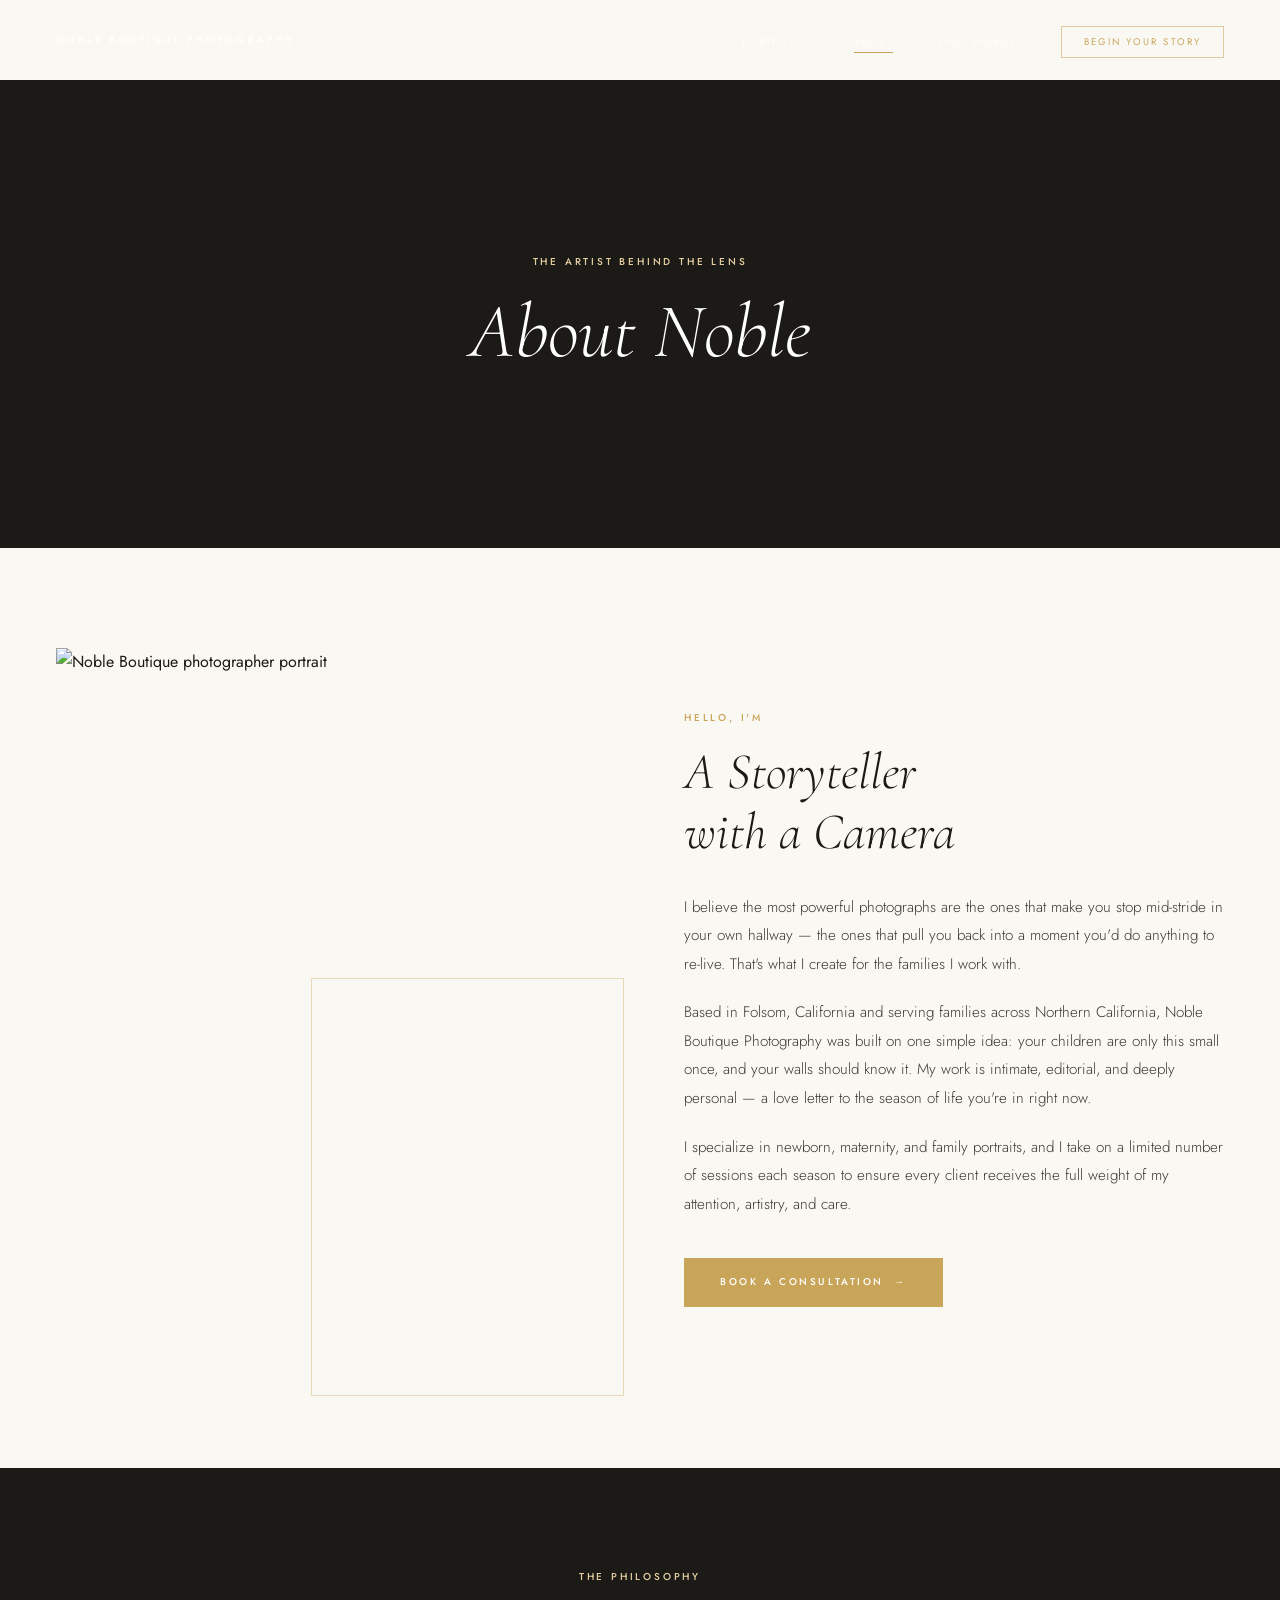
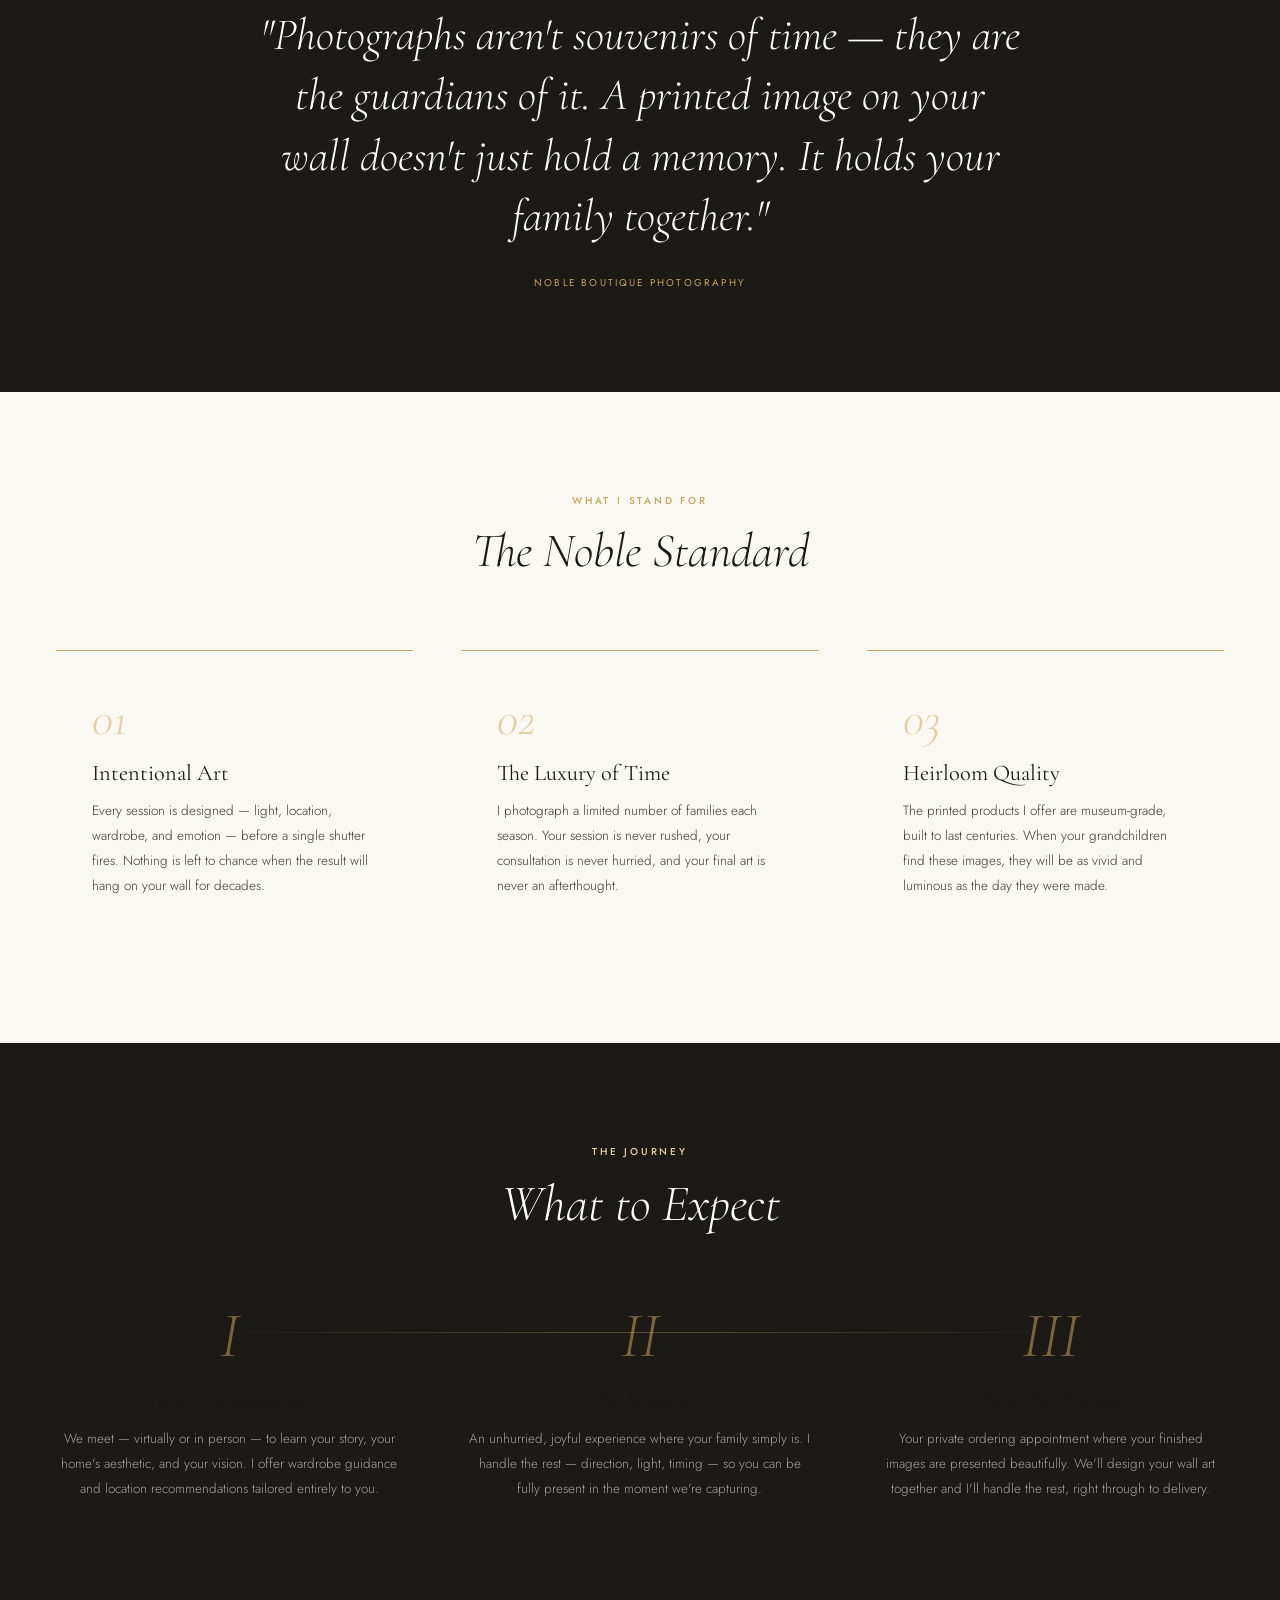
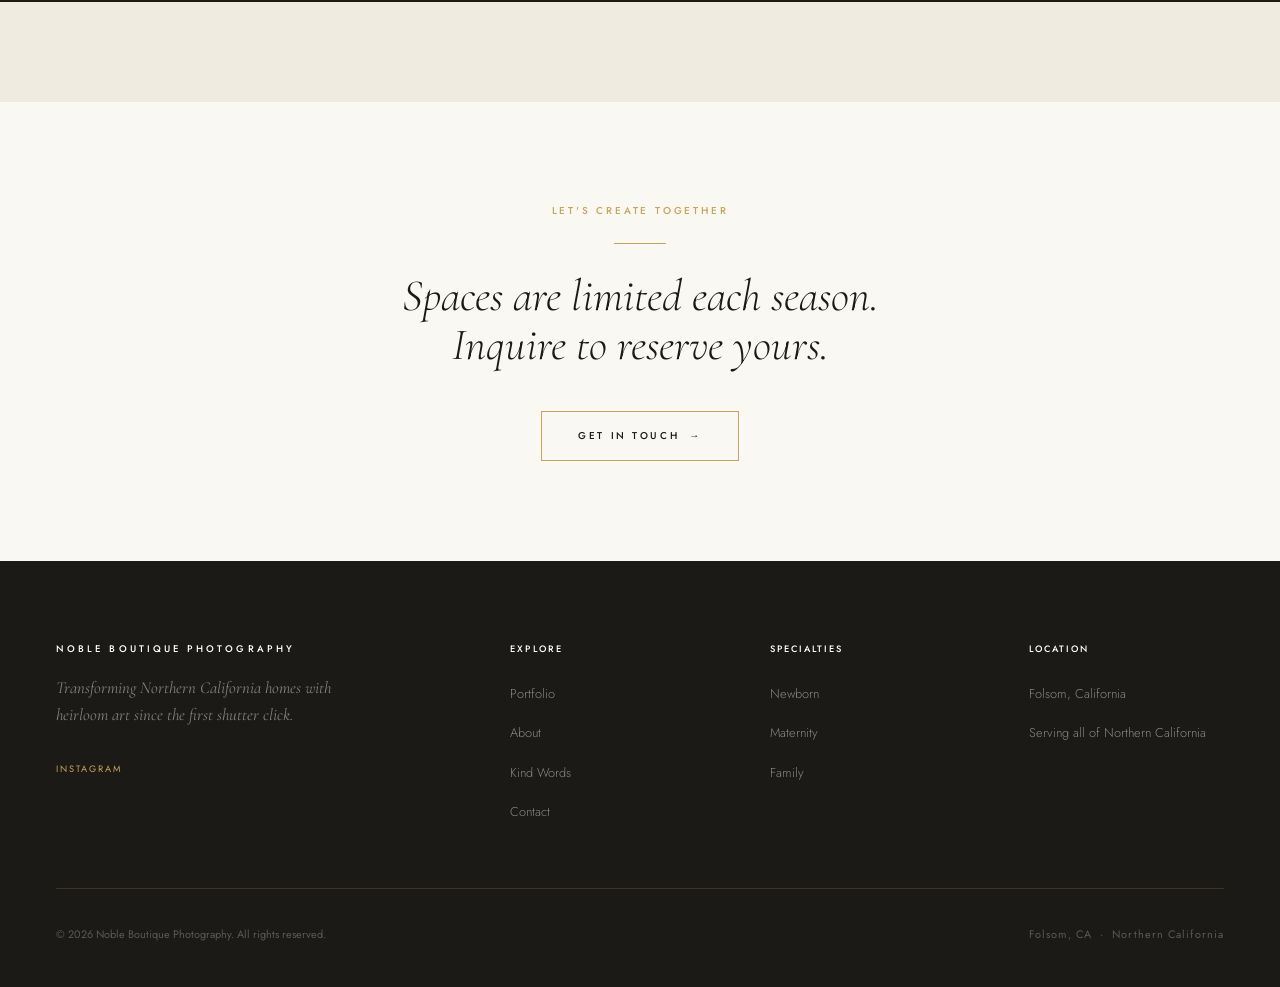
==== about.html @ b3327f5d "Build Noble Boutique Photography website from scratch Full 5-page luxury photography website (cream " ====
<!DOCTYPE html>
<html lang="en">
<head>
  <meta charset="UTF-8" />
  <meta name="viewport" content="width=device-width, initial-scale=1.0" />
  <title>About — Noble Boutique Photography</title>
  <meta name="description" content="Meet the photographer behind Noble Boutique Photography. Heirloom family photography in Folsom, CA serving all of Northern California." />
  <link rel="stylesheet" href="css/styles.css" />
</head>
<body>

  <!-- ═══ NAVIGATION ═══════════════════════════════════════════ -->
  <nav class="nav nav--scrolled" id="nav">
    <div class="nav__inner">
      <a href="index.html" class="nav__logo">Noble Boutique Photography</a>
      <ul class="nav__links">
        <li><a href="gallery.html"      class="nav__link">Portfolio</a></li>
        <li><a href="about.html"        class="nav__link">About</a></li>
        <li><a href="testimonials.html" class="nav__link">Kind Words</a></li>
        <li><a href="contact.html"      class="nav__link nav__link--cta">Begin Your Story</a></li>
      </ul>
      <button class="nav__hamburger" aria-label="Open menu">
        <span></span><span></span><span></span>
      </button>
    </div>
  </nav>

  <!-- ═══ MOBILE MENU ══════════════════════════════════════════ -->
  <div class="mobile-menu" id="mobileMenu">
    <span class="mobile-menu__close">Close</span>
    <ul class="mobile-menu__links">
      <li><a href="gallery.html"      class="mobile-menu__link">Portfolio</a></li>
      <li><a href="about.html"        class="mobile-menu__link">About</a></li>
      <li><a href="testimonials.html" class="mobile-menu__link">Kind Words</a></li>
      <li><a href="contact.html"      class="mobile-menu__link">Contact</a></li>
    </ul>
  </div>

  <!-- ═══ PAGE HERO ════════════════════════════════════════════ -->
  <header class="page-hero" style="margin-top: var(--nav-h);">
    <div class="page-hero__bg" style="background-image: url('https://picsum.photos/seed/noble-abouthero/1920/800');"></div>
    <div class="page-hero__content">
      <span class="eyebrow page-hero__eyebrow">The Artist Behind the Lens</span>
      <h1 class="page-hero__title">About Noble</h1>
    </div>
  </header>

  <!-- ═══ INTRO ════════════════════════════════════════════════ -->
  <section class="about-intro section">
    <div class="container">
      <div class="about-intro__inner">
        <div class="about-intro__image fade-in">
          <img
            src="https://picsum.photos/seed/noble-portrait/700/950"
            alt="Noble Boutique photographer portrait"
            class="about-intro__img"
            loading="lazy"
          />
          <div class="about-intro__image-accent"></div>
        </div>
        <div class="about-intro__content fade-up">
          <span class="eyebrow">Hello, I'm</span>
          <h2 class="about-intro__headline">A Storyteller<br>with a Camera</h2>
          <p class="about-intro__copy">
            I believe the most powerful photographs are the ones that make you stop mid-stride in
            your own hallway — the ones that pull you back into a moment you'd do anything to
            re-live. That's what I create for the families I work with.
          </p>
          <p class="about-intro__copy">
            Based in Folsom, California and serving families across Northern California, Noble
            Boutique Photography was built on one simple idea: your children are only this small
            once, and your walls should know it. My work is intimate, editorial, and deeply personal
            — a love letter to the season of life you're in right now.
          </p>
          <p class="about-intro__copy">
            I specialize in newborn, maternity, and family portraits, and I take on a limited number
            of sessions each season to ensure every client receives the full weight of my attention,
            artistry, and care.
          </p>
          <div style="margin-top:40px;">
            <a href="contact.html" class="btn btn--gold">Book a Consultation</a>
          </div>
        </div>
      </div>
    </div>
  </section>

  <!-- ═══ PHILOSOPHY QUOTE ══════════════════════════════════════ -->
  <section class="about-philosophy">
    <div class="container--narrow">
      <div class="fade-up">
        <span class="eyebrow" style="color:var(--gold-light);">The Philosophy</span>
        <blockquote class="about-philosophy__quote">
          "Photographs aren't souvenirs of time — they are the guardians of it.
          A printed image on your wall doesn't just hold a memory. It holds your family together."
        </blockquote>
        <p class="about-philosophy__attribution">Noble Boutique Photography</p>
      </div>
    </div>
  </section>

  <!-- ═══ VALUES ════════════════════════════════════════════════ -->
  <section class="about-values section">
    <div class="container">
      <div class="about-values__header fade-up">
        <span class="eyebrow">What I Stand For</span>
        <h2 class="about-values__title">The Noble Standard</h2>
      </div>
      <div class="values-grid stagger">
        <div class="value-card">
          <div class="value-card__number">01</div>
          <h3 class="value-card__title">Intentional Art</h3>
          <p class="value-card__copy">
            Every session is designed — light, location, wardrobe, and emotion — before a single
            shutter fires. Nothing is left to chance when the result will hang on your wall for
            decades.
          </p>
        </div>
        <div class="value-card">
          <div class="value-card__number">02</div>
          <h3 class="value-card__title">The Luxury of Time</h3>
          <p class="value-card__copy">
            I photograph a limited number of families each season. Your session is never rushed,
            your consultation is never hurried, and your final art is never an afterthought.
          </p>
        </div>
        <div class="value-card">
          <div class="value-card__number">03</div>
          <h3 class="value-card__title">Heirloom Quality</h3>
          <p class="value-card__copy">
            The printed products I offer are museum-grade, built to last centuries. When your
            grandchildren find these images, they will be as vivid and luminous as the day they
            were made.
          </p>
        </div>
      </div>
    </div>
  </section>

  <!-- ═══ WHAT TO EXPECT ════════════════════════════════════════ -->
  <section class="section" style="background: var(--cream-dark); padding-top: 0;">
    <div style="background: var(--charcoal); padding: var(--pad) 0; margin-bottom: 0;">
      <div class="container">
        <div class="fade-up" style="text-align:center; margin-bottom: 72px;">
          <span class="eyebrow" style="color:var(--gold-light);">The Journey</span>
          <h2 style="font-family:var(--font-serif); font-size:clamp(2rem,4vw,3.5rem); font-weight:300; font-style:italic; color:var(--white); margin-top:16px;">
            What to Expect
          </h2>
        </div>
        <div class="experience__steps stagger">
          <div class="step">
            <div class="step__number">I</div>
            <h3 class="step__title">Your Consultation</h3>
            <p class="step__copy">
              We meet — virtually or in person — to learn your story, your home's aesthetic, and
              your vision. I offer wardrobe guidance and location recommendations tailored entirely
              to you.
            </p>
          </div>
          <div class="step">
            <div class="step__number">II</div>
            <h3 class="step__title">The Session</h3>
            <p class="step__copy">
              An unhurried, joyful experience where your family simply is. I handle the rest —
              direction, light, timing — so you can be fully present in the moment we're capturing.
            </p>
          </div>
          <div class="step">
            <div class="step__number">III</div>
            <h3 class="step__title">Your Art Reveal</h3>
            <p class="step__copy">
              Your private ordering appointment where your finished images are presented beautifully.
              We'll design your wall art together and I'll handle the rest, right through to delivery.
            </p>
          </div>
        </div>
      </div>
    </div>
  </section>

  <!-- ═══ CTA ═══════════════════════════════════════════════════ -->
  <section class="testimonial-single section">
    <div class="container--narrow">
      <div class="fade-up" style="text-align:center;">
        <span class="eyebrow" style="margin-bottom:24px;">Let's Create Together</span>
        <div class="gold-rule"></div>
        <h2 style="font-family:var(--font-serif); font-size:clamp(1.8rem,3.5vw,2.8rem); font-weight:300; font-style:italic; margin:28px 0 40px; color:var(--charcoal);">
          Spaces are limited each season.<br>Inquire to reserve yours.
        </h2>
        <a href="contact.html" class="btn btn--outline">Get in Touch</a>
      </div>
    </div>
  </section>

  <!-- ═══ FOOTER ══════════════════════════════════════════════ -->
  <footer class="footer">
    <div class="container">
      <div class="footer__top">
        <div>
          <p class="footer__brand-name">Noble Boutique Photography</p>
          <p class="footer__tagline">Transforming Northern California homes with heirloom art since the first shutter click.</p>
          <div class="footer__social">
            <a href="https://instagram.com/nobleboutiquephotography" target="_blank" rel="noopener" class="footer__social-link">Instagram</a>
          </div>
        </div>
        <div>
          <p class="footer__col-title">Explore</p>
          <ul class="footer__links">
            <li><a href="gallery.html"      class="footer__link">Portfolio</a></li>
            <li><a href="about.html"        class="footer__link">About</a></li>
            <li><a href="testimonials.html" class="footer__link">Kind Words</a></li>
            <li><a href="contact.html"      class="footer__link">Contact</a></li>
          </ul>
        </div>
        <div>
          <p class="footer__col-title">Specialties</p>
          <ul class="footer__links">
            <li><span class="footer__link">Newborn</span></li>
            <li><span class="footer__link">Maternity</span></li>
            <li><span class="footer__link">Family</span></li>
          </ul>
        </div>
        <div>
          <p class="footer__col-title">Location</p>
          <ul class="footer__links">
            <li><span class="footer__link">Folsom, California</span></li>
            <li><span class="footer__link">Serving all of Northern California</span></li>
          </ul>
        </div>
      </div>
      <div class="footer__bottom">
        <p class="footer__copy">&copy; 2026 Noble Boutique Photography. All rights reserved.</p>
        <p class="footer__location">Folsom, CA &nbsp;·&nbsp; Northern California</p>
      </div>
    </div>
  </footer>

  <script src="js/main.js"></script>
</body>
</html>
---- css/styles.css ----
/* ============================================
   NOBLE BOUTIQUE PHOTOGRAPHY
   Brand: Cream & Gold  |  Editorial Luxury
   ============================================ */

@import url('https://fonts.googleapis.com/css2?family=Cormorant+Garamond:ital,wght@0,300;0,400;0,500;0,600;1,300;1,400;1,500;1,600&family=Jost:wght@300;400;500;600&display=swap');

/* ─── Custom Properties ────────────────────── */
:root {
  --cream:        #FAF8F3;
  --cream-dark:   #F0EBE1;
  --cream-mid:    #E4DDD3;
  --gold:         #C9A55A;
  --gold-light:   #E5CFA0;
  --gold-dark:    #A8843A;
  --charcoal:     #1C1A17;
  --charcoal-mid: #3D3830;
  --warm-gray:    #8A8279;
  --warm-gray-lt: #B5AFA7;
  --white:        #FFFFFF;

  --font-serif: 'Cormorant Garamond', Georgia, serif;
  --font-sans:  'Jost', 'Helvetica Neue', Arial, sans-serif;

  --nav-h:   80px;
  --pad:     100px;
  --max-w:   1400px;
  --ease:    cubic-bezier(0.25, 0.46, 0.45, 0.94);
  --trans:   all 0.4s var(--ease);
  --trans-f: all 0.22s ease;
}

/* ─── Reset ────────────────────────────────── */
*, *::before, *::after { box-sizing: border-box; margin: 0; padding: 0; }
html { scroll-behavior: smooth; font-size: 16px; }
body {
  font-family: var(--font-sans);
  background: var(--cream);
  color: var(--charcoal);
  line-height: 1.7;
  overflow-x: hidden;
  -webkit-font-smoothing: antialiased;
}
img { max-width: 100%; height: auto; display: block; }
a { color: inherit; text-decoration: none; }
ul { list-style: none; }

/* ─── Typography helpers ───────────────────── */
h1, h2, h3, h4 {
  font-family: var(--font-serif);
  font-weight: 400;
  line-height: 1.1;
}

.eyebrow {
  font-family: var(--font-sans);
  font-size: 0.625rem;
  font-weight: 500;
  letter-spacing: 0.28em;
  text-transform: uppercase;
  color: var(--gold);
  display: block;
}

/* ─── Layout ────────────────────────────────── */
.container        { max-width: var(--max-w); margin: 0 auto; padding: 0 56px; }
.container--narrow{ max-width: 880px;        margin: 0 auto; padding: 0 56px; }
.section          { padding: var(--pad) 0; }

.gold-rule          { width: 52px; height: 1px; background: var(--gold); margin: 20px auto; }
.gold-rule--left    { margin-left: 0; }


/* ============================================
   NAVIGATION
   ============================================ */
.nav {
  position: fixed; top: 0; left: 0; right: 0; z-index: 900;
  height: var(--nav-h);
  display: flex; align-items: center;
  padding: 0 56px;
  transition: var(--trans);
}
.nav--transparent { background: transparent; }
.nav--scrolled {
  background: rgba(250,248,243,0.96);
  backdrop-filter: blur(10px);
  -webkit-backdrop-filter: blur(10px);
  box-shadow: 0 1px 0 rgba(201,165,90,0.18);
}

.nav__inner { display: flex; align-items: center; justify-content: space-between; width: 100%; }

.nav__logo {
  font-family: var(--font-sans);
  font-size: 0.6rem;
  font-weight: 500;
  letter-spacing: 0.32em;
  text-transform: uppercase;
  transition: color 0.3s ease;
}
.nav--transparent .nav__logo { color: var(--white); }
.nav--scrolled    .nav__logo { color: var(--charcoal); }

.nav__links { display: flex; gap: 44px; align-items: center; }

.nav__link {
  font-family: var(--font-sans);
  font-size: 0.6rem;
  font-weight: 400;
  letter-spacing: 0.22em;
  text-transform: uppercase;
  position: relative;
  transition: var(--trans-f);
}
.nav--transparent .nav__link { color: rgba(255,255,255,0.82); }
.nav--scrolled    .nav__link { color: var(--charcoal-mid); }

.nav__link::after {
  content: ''; position: absolute; bottom: -4px; left: 0;
  width: 0; height: 1px; background: var(--gold);
  transition: width 0.3s ease;
}
.nav__link:hover::after,
.nav__link.active::after { width: 100%; }

.nav__link--cta {
  border: 1px solid rgba(201,165,90,0.55);
  padding: 8px 22px;
  color: var(--gold) !important;
}
.nav__link--cta:hover {
  background: var(--gold);
  color: var(--white) !important;
  border-color: var(--gold);
}
.nav__link--cta::after { display: none; }

.nav__hamburger { display: none; flex-direction: column; gap: 5px; cursor: pointer; padding: 4px; }
.nav__hamburger span {
  display: block; width: 24px; height: 1px; background: currentColor; transition: var(--trans);
}
.nav--transparent .nav__hamburger { color: var(--white); }
.nav--scrolled    .nav__hamburger { color: var(--charcoal); }

/* ─── Mobile Overlay ───────────────────────── */
.mobile-menu {
  position: fixed; inset: 0; background: var(--cream); z-index: 950;
  display: flex; flex-direction: column; align-items: center; justify-content: center;
  opacity: 0; pointer-events: none; transition: opacity 0.38s ease;
}
.mobile-menu.open { opacity: 1; pointer-events: all; }

.mobile-menu__links { display: flex; flex-direction: column; align-items: center; gap: 36px; }
.mobile-menu__link {
  font-family: var(--font-serif); font-size: 2.6rem; font-weight: 300;
  font-style: italic; color: var(--charcoal); transition: color 0.2s;
}
.mobile-menu__link:hover { color: var(--gold); }
.mobile-menu__close {
  position: absolute; top: 28px; right: 56px;
  font-family: var(--font-sans); font-size: 0.6rem; letter-spacing: 0.22em;
  text-transform: uppercase; cursor: pointer; color: var(--warm-gray);
}


/* ============================================
   HERO — HOME
   ============================================ */
.hero {
  position: relative; height: 100vh; min-height: 680px;
  overflow: hidden; display: flex; align-items: flex-end; padding-bottom: 88px;
}
.hero__bg {
  position: absolute; inset: 0;
  background-size: cover; background-position: center;
  transform: scale(1.06); transition: transform 9s var(--ease);
}
.hero__bg::after {
  content: ''; position: absolute; inset: 0;
  background: linear-gradient(
    to top,
    rgba(28,26,23,0.78) 0%,
    rgba(28,26,23,0.28) 55%,
    rgba(28,26,23,0.08) 100%
  );
}
.hero--loaded .hero__bg { transform: scale(1); }

.hero__content {
  position: relative; z-index: 2;
  padding: 0 56px; width: 100%; max-width: var(--max-w); margin: 0 auto;
}
.hero__eyebrow        { color: var(--gold-light); margin-bottom: 20px; }
.hero__title {
  font-family: var(--font-serif);
  font-size: clamp(3rem, 7.5vw, 7.5rem);
  font-weight: 300; font-style: italic;
  color: var(--white); line-height: 1.04;
  max-width: 820px; margin-bottom: 28px;
}
.hero__subtitle {
  font-family: var(--font-sans); font-size: 0.78rem; font-weight: 300;
  letter-spacing: 0.14em; color: rgba(255,255,255,0.72);
  max-width: 460px; margin-bottom: 52px;
}
.hero__cta {
  display: inline-flex; align-items: center; gap: 14px;
  font-family: var(--font-sans); font-size: 0.62rem; font-weight: 500;
  letter-spacing: 0.26em; text-transform: uppercase;
  color: var(--white); border-bottom: 1px solid var(--gold);
  padding-bottom: 4px; transition: var(--trans-f);
}
.hero__cta::after { content: '→'; transition: transform 0.28s ease; }
.hero__cta:hover { color: var(--gold-light); }
.hero__cta:hover::after { transform: translateX(6px); }

.hero__scroll {
  position: absolute; bottom: 36px; right: 56px; z-index: 2;
  display: flex; flex-direction: column; align-items: center; gap: 8px;
  font-family: var(--font-sans); font-size: 0.58rem; letter-spacing: 0.22em;
  text-transform: uppercase; color: rgba(255,255,255,0.45);
  writing-mode: vertical-lr; transform: rotate(180deg);
}

/* ─── Page Hero (inner pages) ──────────────── */
.page-hero {
  height: 52vh; min-height: 380px;
  background-color: var(--charcoal);
  display: flex; align-items: center; justify-content: center;
  text-align: center; position: relative; overflow: hidden;
}
.page-hero__bg {
  position: absolute; inset: 0;
  background-size: cover; background-position: center;
  opacity: 0.32;
}
.page-hero__content { position: relative; z-index: 2; }
.page-hero__eyebrow { color: var(--gold-light); margin-bottom: 20px; }
.page-hero__title {
  font-family: var(--font-serif);
  font-size: clamp(2.4rem, 6vw, 5.5rem);
  font-weight: 300; font-style: italic; color: var(--white);
}


/* ============================================
   BUTTONS
   ============================================ */
.btn {
  display: inline-flex; align-items: center; gap: 10px;
  font-family: var(--font-sans); font-size: 0.62rem; font-weight: 500;
  letter-spacing: 0.26em; text-transform: uppercase;
  padding: 16px 36px; cursor: pointer; transition: var(--trans);
  border: none; outline: none;
}
.btn--gold     { background: var(--gold); color: var(--white); }
.btn--gold:hover { background: var(--gold-dark); }
.btn--outline  { background: transparent; color: var(--charcoal); border: 1px solid var(--gold); }
.btn--outline:hover { background: var(--gold); color: var(--white); }
.btn--outline-white { background: transparent; color: var(--white); border: 1px solid rgba(255,255,255,0.45); }
.btn--outline-white:hover { background: var(--white); color: var(--charcoal); border-color: var(--white); }
.btn::after { content: '→'; transition: transform 0.28s ease; }
.btn:hover::after { transform: translateX(4px); }


/* ============================================
   BRAND STATEMENT — HOME
   ============================================ */
.brand-statement { padding: var(--pad) 0; }
.brand-statement__inner {
  display: grid; grid-template-columns: 220px 1fr; gap: 96px; align-items: start;
}
.brand-statement__headline {
  font-family: var(--font-serif);
  font-size: clamp(2rem, 4vw, 3.6rem);
  font-weight: 300; font-style: italic;
  line-height: 1.18; margin: 20px 0 28px;
}
.brand-statement__copy {
  font-family: var(--font-sans); font-size: 1rem; font-weight: 300;
  color: var(--charcoal-mid); line-height: 1.85;
  margin-bottom: 44px; max-width: 580px;
}


/* ============================================
   FEATURED WORK — HOME
   ============================================ */
.featured-work { padding: 0 0 var(--pad); }
.featured-work__header { text-align: center; margin-bottom: 56px; }
.featured-work__title {
  font-family: var(--font-serif);
  font-size: clamp(2rem, 4vw, 3rem); font-weight: 300; font-style: italic;
  margin-top: 16px;
}

.featured-work__grid {
  display: grid;
  grid-template-columns: 1.15fr 0.85fr;
  grid-template-rows: 340px 340px;
  gap: 14px;
}
.work-item { position: relative; overflow: hidden; cursor: pointer; }
.work-item:first-child { grid-row: 1 / 3; }

.work-item__img {
  width: 100%; height: 100%; object-fit: cover;
  transition: transform 0.85s var(--ease);
}
.work-item:hover .work-item__img { transform: scale(1.04); }

.work-item__overlay {
  position: absolute; inset: 0;
  background: linear-gradient(to top, rgba(28,26,23,0.6) 0%, transparent 55%);
  opacity: 0; transition: opacity 0.38s ease;
  display: flex; align-items: flex-end; padding: 28px;
}
.work-item:hover .work-item__overlay { opacity: 1; }
.work-item__caption {
  font-family: var(--font-serif); font-size: 1.1rem; font-style: italic; color: var(--white);
}


/* ============================================
   THE EXPERIENCE — HOME
   ============================================ */
.experience {
  background: var(--charcoal); color: var(--white);
  padding: var(--pad) 0; position: relative; overflow: hidden;
}
.experience::before {
  content: ''; position: absolute; top: 0; left: 0; right: 0;
  height: 1px; background: var(--gold); opacity: 0.25;
}
.experience__header { text-align: center; margin-bottom: 80px; }
.experience__eyebrow { color: var(--gold-light); }
.experience__title {
  font-family: var(--font-serif);
  font-size: clamp(2rem, 4vw, 3.5rem); font-weight: 300; font-style: italic; margin-top: 16px;
}
.experience__steps {
  display: grid; grid-template-columns: repeat(3,1fr); gap: 64px; position: relative;
}
.experience__steps::before {
  content: ''; position: absolute; top: 28px; left: 12%; right: 12%;
  height: 1px; background: linear-gradient(to right, transparent, var(--gold), transparent);
  opacity: 0.35;
}
.step { text-align: center; }
.step__number {
  font-family: var(--font-serif); font-size: 4rem; font-weight: 300; font-style: italic;
  color: var(--gold); opacity: 0.55; line-height: 1; margin-bottom: 20px;
}
.step__title { font-family: var(--font-serif); font-size: 1.45rem; font-weight: 400; margin-bottom: 14px; }
.step__copy {
  font-family: var(--font-sans); font-size: 0.84rem; font-weight: 300;
  color: rgba(255,255,255,0.6); line-height: 1.85;
}


/* ============================================
   WALL ART — HOME
   ============================================ */
.wall-art { background: var(--cream-dark); }
.wall-art__inner {
  display: grid; grid-template-columns: 1fr 1fr; min-height: 600px;
}
.wall-art__image { position: relative; overflow: hidden; }
.wall-art__img { width: 100%; height: 100%; object-fit: cover; min-height: 520px; }
.wall-art__content {
  padding: 88px 80px; display: flex; flex-direction: column;
  justify-content: center; background: var(--cream-dark);
}
.wall-art__title {
  font-family: var(--font-serif);
  font-size: clamp(2rem, 3.5vw, 3rem); font-weight: 300; font-style: italic;
  line-height: 1.2; margin: 16px 0 28px;
}
.wall-art__copy {
  font-family: var(--font-sans); font-size: 0.9rem; font-weight: 300;
  color: var(--charcoal-mid); line-height: 1.88; margin-bottom: 14px;
}
.wall-art__list { margin: 24px 0 44px; }
.wall-art__list li {
  font-family: var(--font-sans); font-size: 0.8rem; font-weight: 400;
  letter-spacing: 0.08em; color: var(--charcoal-mid);
  padding: 10px 0; border-bottom: 1px solid var(--cream-mid);
  display: flex; align-items: center; gap: 14px;
}
.wall-art__list li::before {
  content: ''; width: 22px; height: 1px; background: var(--gold); flex-shrink: 0;
}


/* ============================================
   TESTIMONIAL SINGLE — HOME
   ============================================ */
.testimonial-single { padding: var(--pad) 0; text-align: center; }
.testimonial-single__quote {
  font-family: var(--font-serif);
  font-size: clamp(1.5rem, 3vw, 2.6rem); font-weight: 300; font-style: italic;
  color: var(--charcoal); max-width: 820px; margin: 0 auto 36px;
  line-height: 1.45; position: relative; padding: 0 48px;
}
.testimonial-single__quote::before {
  content: '\201C';
  font-size: 7rem; color: var(--gold-light); opacity: 0.55;
  position: absolute; top: -24px; left: 0;
  font-style: normal; line-height: 1;
}
.testimonial-single__author {
  font-family: var(--font-sans); font-size: 0.62rem; font-weight: 500;
  letter-spacing: 0.22em; text-transform: uppercase; color: var(--warm-gray);
}


/* ============================================
   CTA SECTION — HOME
   ============================================ */
.cta-section {
  position: relative; padding: 130px 0; overflow: hidden; text-align: center;
}
.cta-section__bg {
  position: absolute; inset: 0; background-size: cover; background-position: center;
  filter: brightness(0.38);
}
.cta-section__content { position: relative; z-index: 2; }
.cta-section__eyebrow { color: var(--gold-light); margin-bottom: 20px; }
.cta-section__title {
  font-family: var(--font-serif);
  font-size: clamp(2.5rem, 5.5vw, 5rem); font-weight: 300; font-style: italic;
  color: var(--white); margin-bottom: 44px;
}


/* ============================================
   FOOTER
   ============================================ */
.footer { background: var(--charcoal); padding: 80px 0 44px; }
.footer__top {
  display: grid; grid-template-columns: 2fr 1fr 1fr 1fr; gap: 64px;
  padding-bottom: 64px;
  border-bottom: 1px solid rgba(201,165,90,0.18); margin-bottom: 36px;
}
.footer__brand-name {
  font-family: var(--font-sans); font-size: 0.6rem; font-weight: 500;
  letter-spacing: 0.32em; text-transform: uppercase; color: var(--white); margin-bottom: 16px;
}
.footer__tagline {
  font-family: var(--font-serif); font-size: 1.05rem; font-style: italic;
  color: rgba(255,255,255,0.45); line-height: 1.65; margin-bottom: 32px; max-width: 280px;
}
.footer__social { display: flex; gap: 18px; }
.footer__social-link {
  font-family: var(--font-sans); font-size: 0.58rem; letter-spacing: 0.22em;
  text-transform: uppercase; color: var(--gold); transition: color 0.2s;
}
.footer__social-link:hover { color: var(--gold-light); }

.footer__col-title {
  font-family: var(--font-sans); font-size: 0.58rem; font-weight: 500;
  letter-spacing: 0.22em; text-transform: uppercase; color: var(--white); margin-bottom: 22px;
}
.footer__links { display: flex; flex-direction: column; gap: 12px; }
.footer__link {
  font-family: var(--font-sans); font-size: 0.8rem; font-weight: 300;
  color: rgba(255,255,255,0.48); transition: color 0.2s;
}
.footer__link:hover { color: var(--gold-light); }

.footer__bottom { display: flex; align-items: center; justify-content: space-between; }
.footer__copy,
.footer__location {
  font-family: var(--font-sans); font-size: 0.68rem; color: rgba(255,255,255,0.28);
}
.footer__location { letter-spacing: 0.1em; }


/* ============================================
   GALLERY PAGE
   ============================================ */
.gallery-section { padding: var(--pad) 0; }
.gallery-filter {
  display: flex; justify-content: center; gap: 8px; margin-bottom: 64px; flex-wrap: wrap;
}
.filter-btn {
  font-family: var(--font-sans); font-size: 0.62rem; font-weight: 400;
  letter-spacing: 0.22em; text-transform: uppercase;
  padding: 10px 26px; border: 1px solid var(--cream-mid);
  background: transparent; color: var(--warm-gray); cursor: pointer; transition: var(--trans);
}
.filter-btn:hover  { border-color: var(--gold); color: var(--charcoal); }
.filter-btn.active { background: var(--gold); color: var(--white); border-color: var(--gold); }

.gallery-grid { columns: 3; column-gap: 14px; }
.gallery-item {
  break-inside: avoid; margin-bottom: 14px;
  overflow: hidden; position: relative; cursor: pointer;
}
.gallery-item.hidden { display: none; }
.gallery-item__img {
  width: 100%; display: block;
  transition: transform 0.82s var(--ease);
}
.gallery-item:hover .gallery-item__img { transform: scale(1.04); }
.gallery-item__overlay {
  position: absolute; inset: 0; background: rgba(28,26,23,0.42);
  opacity: 0; transition: opacity 0.32s ease;
  display: flex; align-items: center; justify-content: center;
}
.gallery-item:hover .gallery-item__overlay { opacity: 1; }
.gallery-item__label {
  font-family: var(--font-serif); font-size: 1rem; font-style: italic;
  color: var(--white); letter-spacing: 0.04em;
}

.lightbox {
  position: fixed; inset: 0; background: rgba(28,26,23,0.96); z-index: 2000;
  display: flex; align-items: center; justify-content: center;
  opacity: 0; pointer-events: none; transition: opacity 0.3s ease;
}
.lightbox.open { opacity: 1; pointer-events: all; }
.lightbox__img  { max-width: 90vw; max-height: 90vh; object-fit: contain; }
.lightbox__close {
  position: absolute; top: 32px; right: 44px;
  font-family: var(--font-sans); font-size: 0.62rem; letter-spacing: 0.22em;
  text-transform: uppercase; color: rgba(255,255,255,0.55); cursor: pointer; transition: color 0.2s;
}
.lightbox__close:hover { color: var(--gold); }


/* ============================================
   ABOUT PAGE
   ============================================ */
.about-intro { padding: var(--pad) 0; }
.about-intro__inner { display: grid; grid-template-columns: 1fr 1fr; gap: 88px; align-items: center; }
.about-intro__image { position: relative; }
.about-intro__img   { width: 100%; aspect-ratio: 3/4; object-fit: cover; }
.about-intro__image-accent {
  position: absolute; bottom: -28px; right: -28px;
  width: 58%; height: 58%; border: 1px solid var(--gold); z-index: -1; opacity: 0.38;
}
.about-intro__headline {
  font-family: var(--font-serif);
  font-size: clamp(2rem, 4vw, 3.6rem); font-weight: 300; font-style: italic;
  line-height: 1.18; margin: 16px 0 30px;
}
.about-intro__copy {
  font-family: var(--font-sans); font-size: 0.95rem; font-weight: 300;
  color: var(--charcoal-mid); line-height: 1.88; margin-bottom: 20px;
}

.about-philosophy { background: var(--charcoal); padding: var(--pad) 0; text-align: center; }
.about-philosophy__quote {
  font-family: var(--font-serif);
  font-size: clamp(1.8rem, 3.5vw, 3rem); font-weight: 300; font-style: italic;
  color: var(--white); max-width: 800px; margin: 20px auto 28px; line-height: 1.35;
}
.about-philosophy__attribution {
  font-family: var(--font-sans); font-size: 0.62rem; letter-spacing: 0.22em;
  text-transform: uppercase; color: var(--gold);
}

.about-values { padding: var(--pad) 0; }
.about-values__header { text-align: center; margin-bottom: 72px; }
.about-values__title {
  font-family: var(--font-serif); font-size: clamp(2rem, 4vw, 3rem);
  font-weight: 300; font-style: italic; margin-top: 16px;
}
.values-grid { display: grid; grid-template-columns: repeat(3,1fr); gap: 48px; }
.value-card { padding: 44px 36px; border-top: 1px solid var(--gold); }
.value-card__number {
  font-family: var(--font-serif); font-size: 3rem; font-weight: 300; font-style: italic;
  color: var(--gold-light); margin-bottom: 18px; line-height: 1;
}
.value-card__title { font-family: var(--font-serif); font-size: 1.4rem; margin-bottom: 14px; }
.value-card__copy {
  font-family: var(--font-sans); font-size: 0.84rem; font-weight: 300;
  color: var(--charcoal-mid); line-height: 1.85;
}


/* ============================================
   TESTIMONIALS PAGE
   ============================================ */
.testimonials-section { padding: var(--pad) 0; }
.testimonials-grid { display: grid; grid-template-columns: 1fr 1fr; gap: 2px; background: var(--cream-mid); }
.testimonial-card { background: var(--cream); padding: 64px 56px; }
.testimonial-card--featured {
  grid-column: 1 / -1; background: var(--charcoal); padding: 88px 120px; text-align: center;
}
.testimonial-card__quote-mark {
  font-family: var(--font-serif); font-size: 5rem; color: var(--gold);
  opacity: 0.38; line-height: 1; margin-bottom: -4px;
}
.testimonial-card--featured .testimonial-card__quote-mark { color: var(--gold-light); opacity: 0.45; }
.testimonial-card__text {
  font-family: var(--font-serif); font-size: 1.3rem; font-weight: 300; font-style: italic;
  line-height: 1.6; margin-bottom: 28px; color: var(--charcoal);
}
.testimonial-card--featured .testimonial-card__text {
  font-size: clamp(1.4rem, 2.5vw, 2.1rem); color: var(--white);
  max-width: 800px; margin-left: auto; margin-right: auto;
}
.testimonial-card__author {
  font-family: var(--font-sans); font-size: 0.62rem; font-weight: 500;
  letter-spacing: 0.22em; text-transform: uppercase; color: var(--warm-gray);
}
.testimonial-card--featured .testimonial-card__author { color: var(--gold-light); }
.testimonial-card__service {
  font-family: var(--font-sans); font-size: 0.7rem; color: var(--warm-gray-lt); margin-top: 4px;
}
.testimonial-card--featured .testimonial-card__service { color: rgba(229,207,160,0.6); }


/* ============================================
   CONTACT PAGE
   ============================================ */
.contact-section { padding: var(--pad) 0; }
.contact-section__inner { display: grid; grid-template-columns: 1fr 1.6fr; gap: 88px; }
.contact-info__title {
  font-family: var(--font-serif);
  font-size: clamp(2rem, 4vw, 3.2rem); font-weight: 300; font-style: italic;
  line-height: 1.2; margin: 16px 0 28px;
}
.contact-info__copy {
  font-family: var(--font-sans); font-size: 0.9rem; font-weight: 300;
  color: var(--charcoal-mid); line-height: 1.88; margin-bottom: 48px;
}
.contact-detail { display: flex; flex-direction: column; gap: 26px; margin-bottom: 48px; }
.contact-detail__item { display: flex; flex-direction: column; gap: 4px; }
.contact-detail__label {
  font-family: var(--font-sans); font-size: 0.58rem; font-weight: 500;
  letter-spacing: 0.24em; text-transform: uppercase; color: var(--gold);
}
.contact-detail__value {
  font-family: var(--font-sans); font-size: 0.9rem; font-weight: 300; color: var(--charcoal-mid);
}

/* Form */
.contact-form { display: flex; flex-direction: column; }
.form-row { display: grid; grid-template-columns: 1fr 1fr; gap: 28px; }
.form-group { display: flex; flex-direction: column; margin-bottom: 30px; }
.form-label {
  font-family: var(--font-sans); font-size: 0.58rem; font-weight: 500;
  letter-spacing: 0.22em; text-transform: uppercase; color: var(--warm-gray); margin-bottom: 10px;
}
.form-input, .form-textarea, .form-select {
  font-family: var(--font-sans); font-size: 0.9rem; font-weight: 300;
  color: var(--charcoal); background: transparent;
  border: none; border-bottom: 1px solid var(--cream-mid);
  padding: 12px 0; outline: none; transition: border-color 0.28s ease;
  -webkit-appearance: none;
}
.form-input:focus, .form-textarea:focus, .form-select:focus {
  border-bottom-color: var(--gold);
}
.form-textarea { min-height: 120px; resize: vertical; }
.form-select {
  background-image: url("data:image/svg+xml,%3Csvg xmlns='http://www.w3.org/2000/svg' width='12' height='8' viewBox='0 0 12 8'%3E%3Cpath d='M1 1l5 5 5-5' stroke='%23C9A55A' stroke-width='1.5' fill='none' stroke-linecap='round'/%3E%3C/svg%3E");
  background-repeat: no-repeat; background-position: right 4px center;
  padding-right: 28px; cursor: pointer;
}
.form-submit { margin-top: 8px; align-self: flex-start; }


/* ============================================
   SCROLL ANIMATIONS
   ============================================ */
.fade-up {
  opacity: 0; transform: translateY(28px);
  transition: opacity 0.82s ease, transform 0.82s ease;
}
.fade-up.visible { opacity: 1; transform: none; }

.fade-in { opacity: 0; transition: opacity 0.82s ease; }
.fade-in.visible { opacity: 1; }

.stagger > * {
  opacity: 0; transform: translateY(18px);
  transition: opacity 0.65s ease, transform 0.65s ease;
}
.stagger.visible > *:nth-child(1) { opacity:1; transform:none; transition-delay: 0s;     }
.stagger.visible > *:nth-child(2) { opacity:1; transform:none; transition-delay: 0.14s;  }
.stagger.visible > *:nth-child(3) { opacity:1; transform:none; transition-delay: 0.28s;  }
.stagger.visible > *:nth-child(4) { opacity:1; transform:none; transition-delay: 0.42s;  }


/* ============================================
   RESPONSIVE
   ============================================ */
@media (max-width: 1100px) {
  .container, .container--narrow { padding: 0 36px; }
  .nav, .hero__content { padding-left: 36px; padding-right: 36px; }
  .nav__links { gap: 28px; }
  .hero__scroll { right: 36px; }
  .footer__top { grid-template-columns: 1fr 1fr; gap: 44px; }
  .brand-statement__inner { grid-template-columns: 1fr; gap: 28px; }
}

@media (max-width: 900px) {
  :root { --pad: 72px; }
  .featured-work__grid { grid-template-columns: 1fr; grid-template-rows: auto; }
  .work-item:first-child { grid-row: auto; }
  .featured-work__grid .work-item:first-child .work-item__img { min-height: 400px; }
  .featured-work__grid .work-item .work-item__img { height: 360px; }
  .wall-art__inner { grid-template-columns: 1fr; }
  .wall-art__content { padding: 56px 36px; }
  .experience__steps { grid-template-columns: 1fr; gap: 52px; }
  .experience__steps::before { display: none; }
  .about-intro__inner { grid-template-columns: 1fr; gap: 48px; }
  .contact-section__inner { grid-template-columns: 1fr; gap: 52px; }
  .values-grid { grid-template-columns: 1fr 1fr; }
  .testimonials-grid { grid-template-columns: 1fr; }
  .testimonial-card--featured { padding: 56px 40px; }
}

@media (max-width: 768px) {
  .container, .container--narrow { padding: 0 24px; }
  .nav { padding: 0 24px; }
  .nav__links { display: none; }
  .nav__hamburger { display: flex; }
  .hero__content { padding: 0 24px; }
  .hero__scroll { display: none; }
  .mobile-menu__close { right: 24px; }
  .gallery-grid { columns: 2; column-gap: 10px; }
  .gallery-item { margin-bottom: 10px; }
  .form-row { grid-template-columns: 1fr; gap: 0; }
  .footer__top { grid-template-columns: 1fr; }
  .footer__bottom { flex-direction: column; gap: 8px; text-align: center; }
  .values-grid { grid-template-columns: 1fr; }
}

@media (max-width: 480px) {
  .gallery-grid { columns: 1; }
}
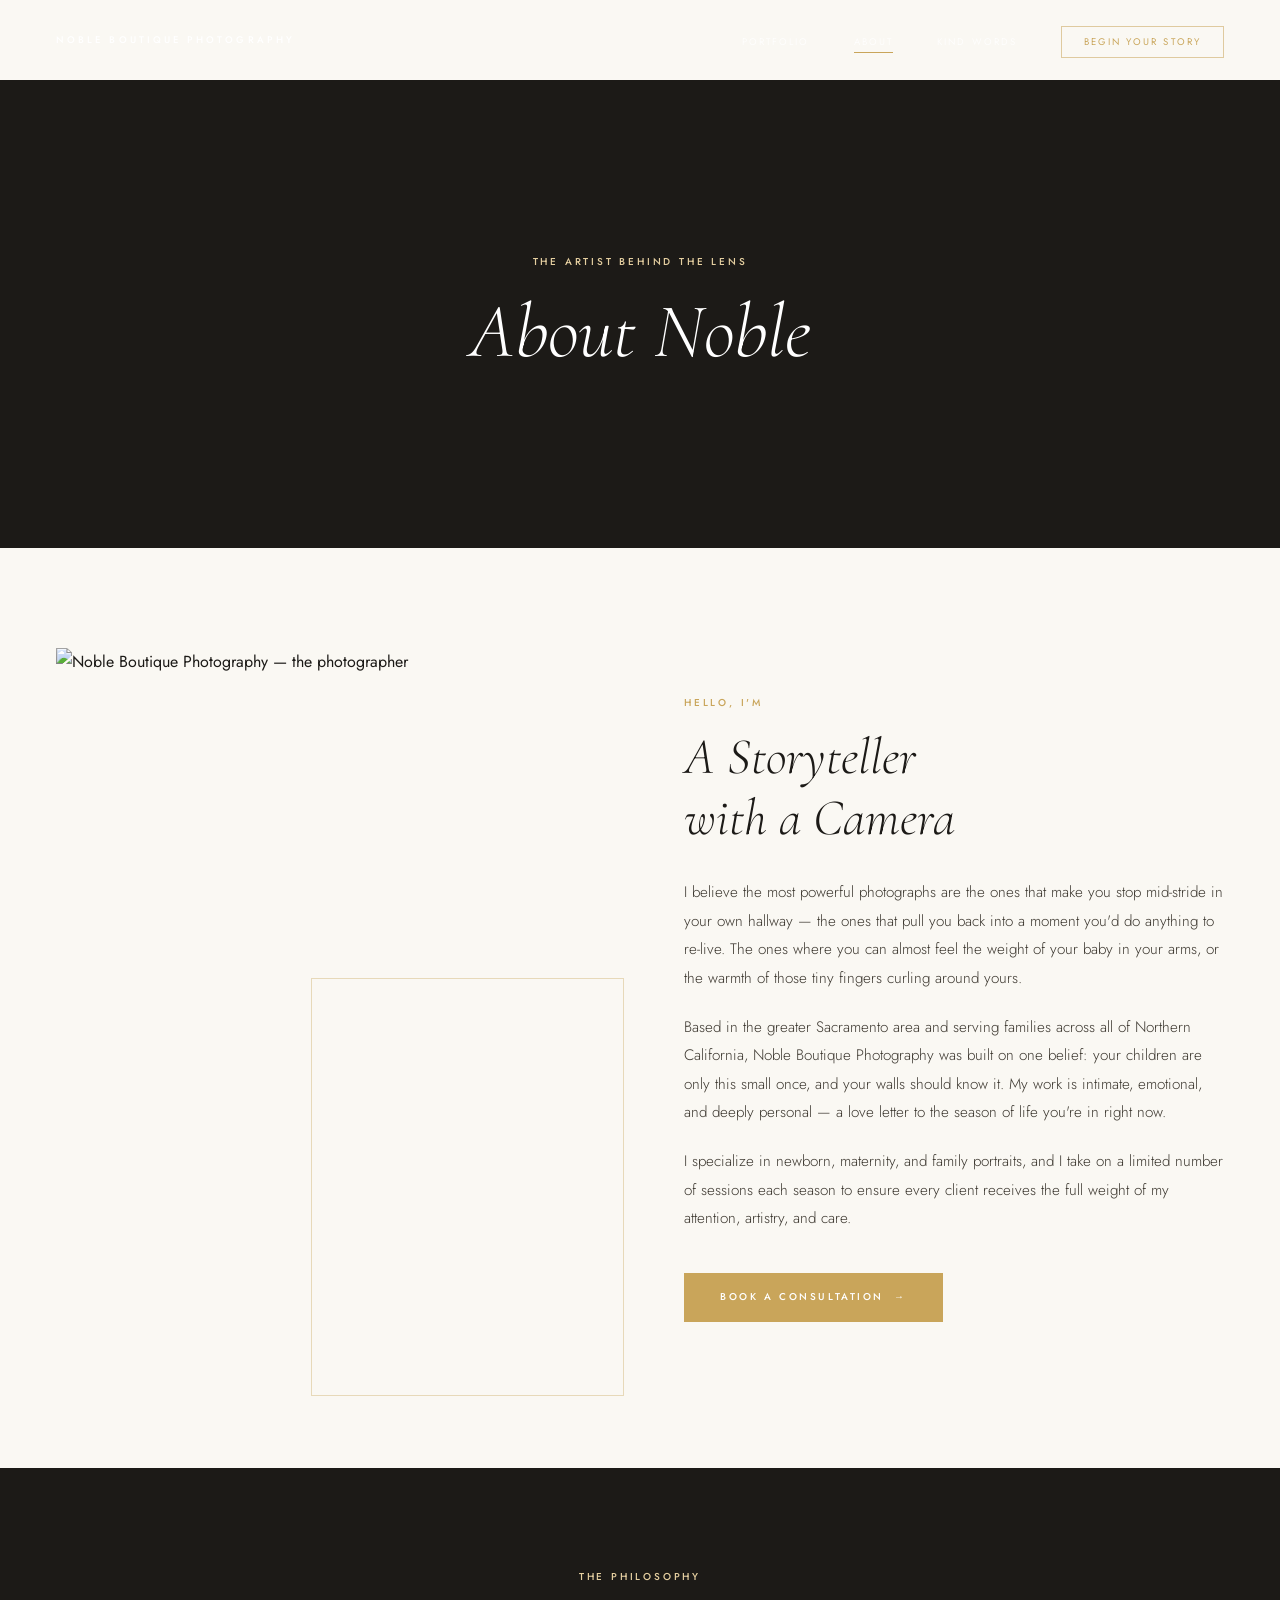
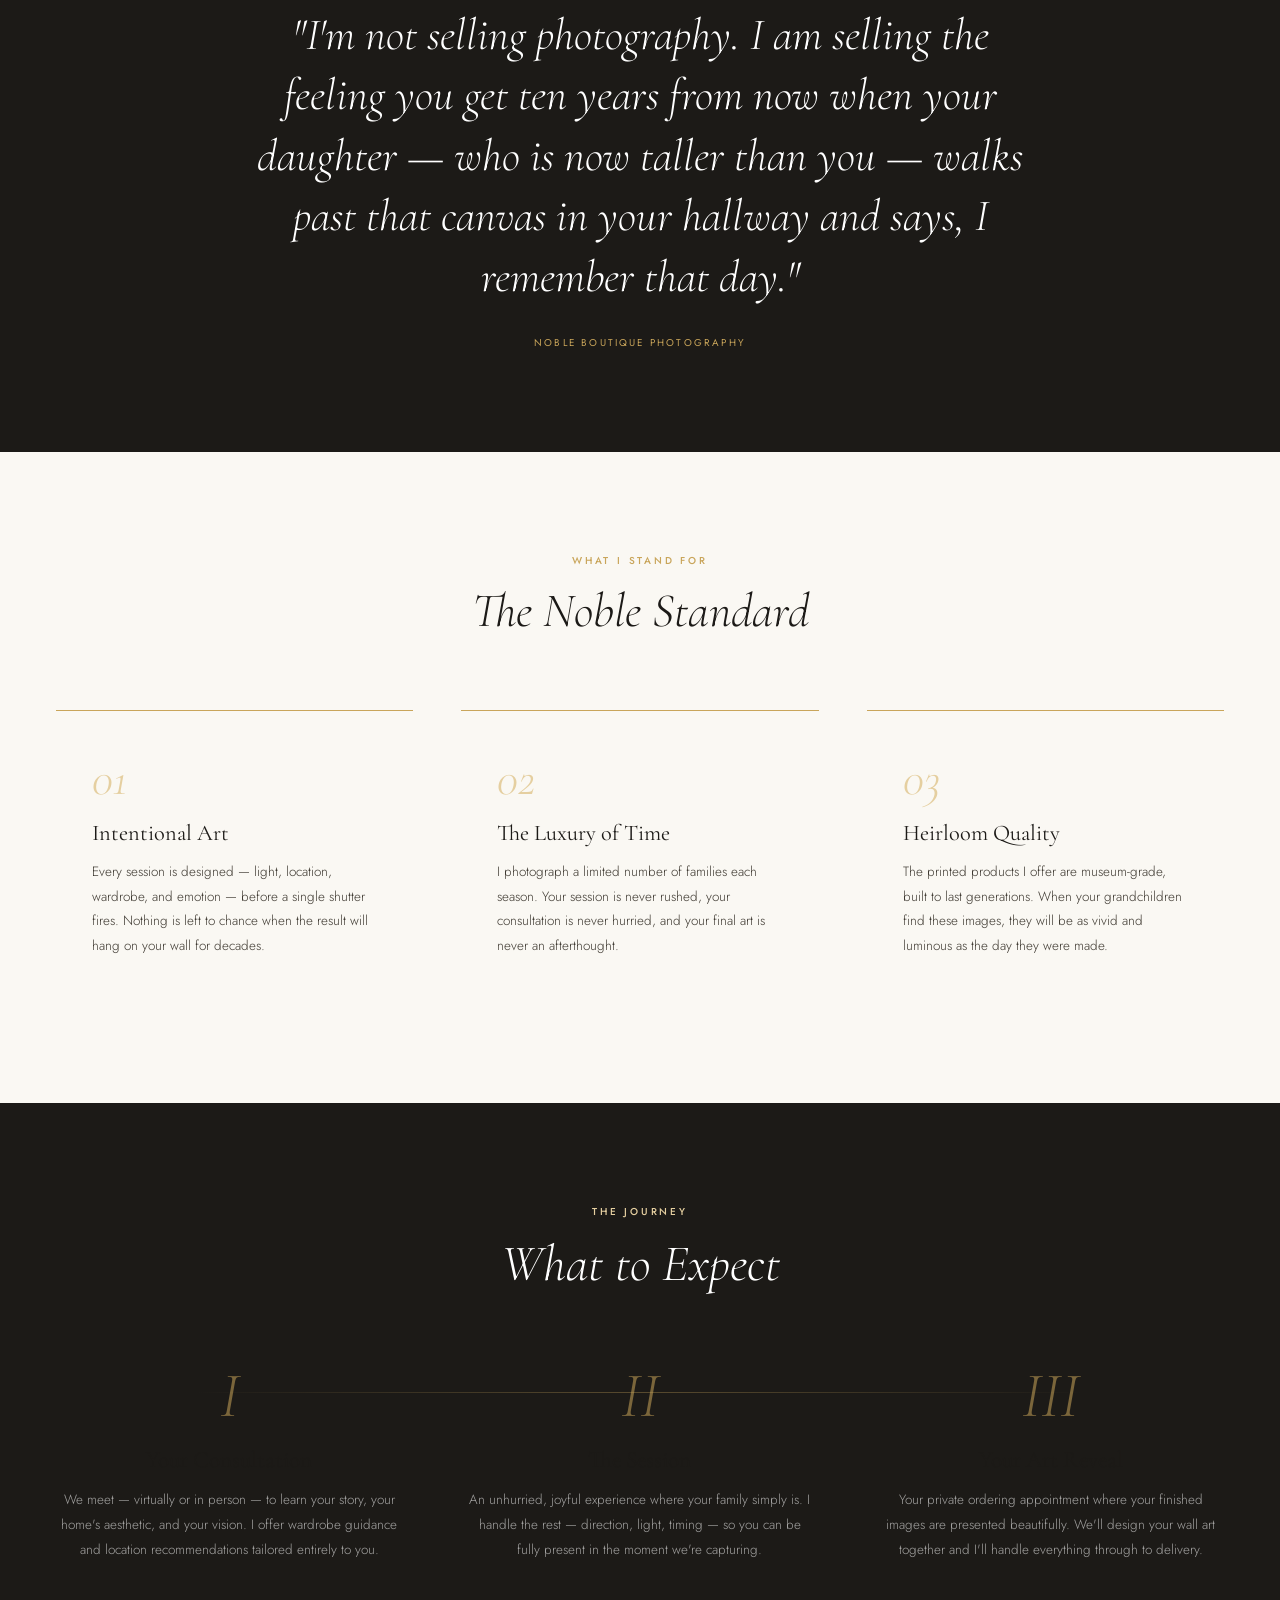
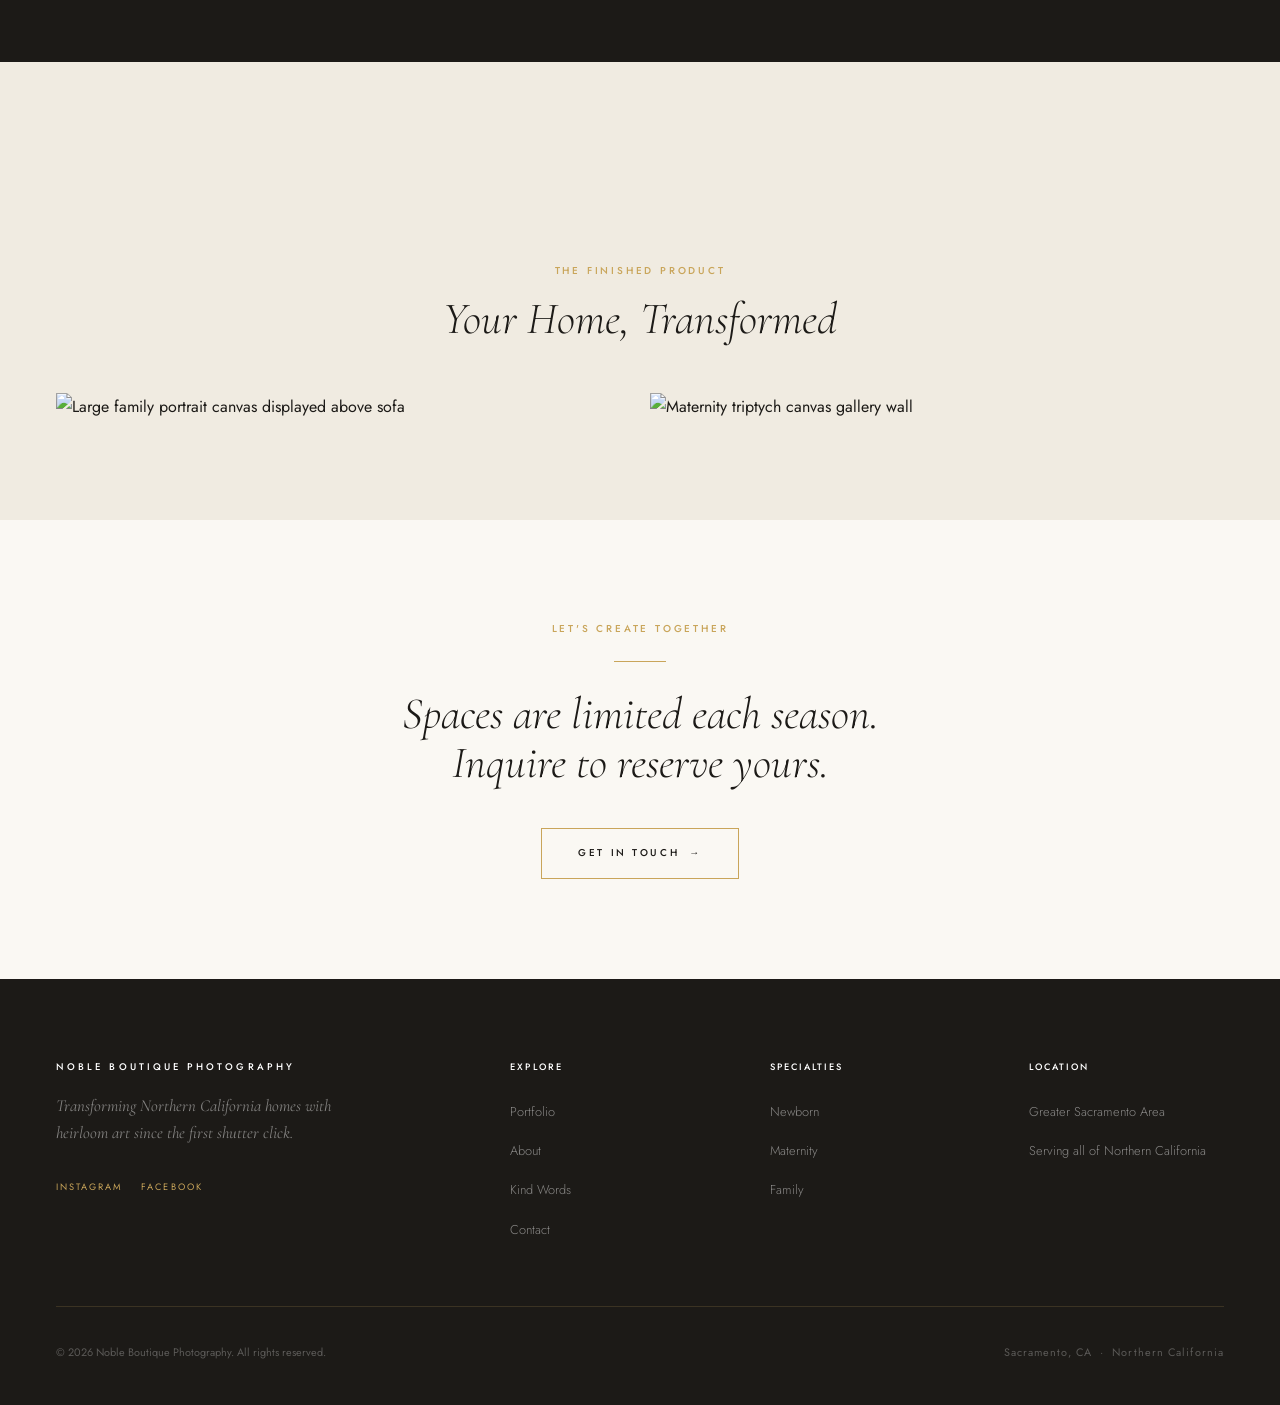
==== commit b0a91e73: "Build Noble Boutique Photography studio website with real portfolio images - All 5 pages updated: Ho" ====
--- a/about.html
+++ b/about.html
@@ -4,7 +4,7 @@
   <meta charset="UTF-8" />
   <meta name="viewport" content="width=device-width, initial-scale=1.0" />
   <title>About — Noble Boutique Photography</title>
-  <meta name="description" content="Meet the photographer behind Noble Boutique Photography. Heirloom family photography in Folsom, CA serving all of Northern California." />
+  <meta name="description" content="Meet the photographer behind Noble Boutique Photography. Heirloom family photography in the greater Sacramento area serving all of Northern California." />
   <link rel="stylesheet" href="css/styles.css" />
 </head>
 <body>
@@ -38,7 +38,7 @@
 
   <!-- ═══ PAGE HERO ════════════════════════════════════════════ -->
   <header class="page-hero" style="margin-top: var(--nav-h);">
-    <div class="page-hero__bg" style="background-image: url('https://picsum.photos/seed/noble-abouthero/1920/800');"></div>
+    <div class="page-hero__bg" style="background-image: url('images/family-02.jpg');"></div>
     <div class="page-hero__content">
       <span class="eyebrow page-hero__eyebrow">The Artist Behind the Lens</span>
       <h1 class="page-hero__title">About Noble</h1>
@@ -51,8 +51,8 @@
       <div class="about-intro__inner">
         <div class="about-intro__image fade-in">
           <img
-            src="https://picsum.photos/seed/noble-portrait/700/950"
-            alt="Noble Boutique photographer portrait"
+            src="images/about-photographer.jpg"
+            alt="Noble Boutique Photography — the photographer"
             class="about-intro__img"
             loading="lazy"
           />
@@ -64,13 +64,14 @@
           <p class="about-intro__copy">
             I believe the most powerful photographs are the ones that make you stop mid-stride in
             your own hallway — the ones that pull you back into a moment you'd do anything to
-            re-live. That's what I create for the families I work with.
+            re-live. The ones where you can almost feel the weight of your baby in your arms,
+            or the warmth of those tiny fingers curling around yours.
           </p>
           <p class="about-intro__copy">
-            Based in Folsom, California and serving families across Northern California, Noble
-            Boutique Photography was built on one simple idea: your children are only this small
-            once, and your walls should know it. My work is intimate, editorial, and deeply personal
-            — a love letter to the season of life you're in right now.
+            Based in the greater Sacramento area and serving families across all of Northern
+            California, Noble Boutique Photography was built on one belief: your children are only
+            this small once, and your walls should know it. My work is intimate, emotional, and
+            deeply personal — a love letter to the season of life you're in right now.
           </p>
           <p class="about-intro__copy">
             I specialize in newborn, maternity, and family portraits, and I take on a limited number
@@ -91,8 +92,9 @@
       <div class="fade-up">
         <span class="eyebrow" style="color:var(--gold-light);">The Philosophy</span>
         <blockquote class="about-philosophy__quote">
-          "Photographs aren't souvenirs of time — they are the guardians of it.
-          A printed image on your wall doesn't just hold a memory. It holds your family together."
+          "I'm not selling photography. I am selling the feeling you get ten years from now
+          when your daughter — who is now taller than you — walks past that canvas in your
+          hallway and says, <em>I remember that day.</em>"
         </blockquote>
         <p class="about-philosophy__attribution">Noble Boutique Photography</p>
       </div>
@@ -128,7 +130,7 @@
           <div class="value-card__number">03</div>
           <h3 class="value-card__title">Heirloom Quality</h3>
           <p class="value-card__copy">
-            The printed products I offer are museum-grade, built to last centuries. When your
+            The printed products I offer are museum-grade, built to last generations. When your
             grandchildren find these images, they will be as vivid and luminous as the day they
             were made.
           </p>
@@ -170,9 +172,29 @@
             <h3 class="step__title">Your Art Reveal</h3>
             <p class="step__copy">
               Your private ordering appointment where your finished images are presented beautifully.
-              We'll design your wall art together and I'll handle the rest, right through to delivery.
+              We'll design your wall art together and I'll handle everything through to delivery.
             </p>
           </div>
+        </div>
+      </div>
+    </div>
+  </section>
+
+  <!-- ═══ WALL ART SHOWCASE ═════════════════════════════════════ -->
+  <section class="section" style="background: var(--cream-dark);">
+    <div class="container">
+      <div class="fade-up" style="text-align:center; margin-bottom:48px;">
+        <span class="eyebrow">The Finished Product</span>
+        <h2 style="font-family:var(--font-serif); font-size:clamp(1.8rem,3.5vw,2.8rem); font-weight:300; font-style:italic; margin-top:16px; color:var(--charcoal);">
+          Your Home, Transformed
+        </h2>
+      </div>
+      <div class="wall-mockup-grid stagger">
+        <div class="wall-mockup-item">
+          <img src="images/wall-art-03.jpg" alt="Large family portrait canvas displayed above sofa" class="wall-mockup-img" loading="lazy" />
+        </div>
+        <div class="wall-mockup-item">
+          <img src="images/wall-art-02.jpg" alt="Maternity triptych canvas gallery wall" class="wall-mockup-img" loading="lazy" />
         </div>
       </div>
     </div>
@@ -201,6 +223,7 @@
           <p class="footer__tagline">Transforming Northern California homes with heirloom art since the first shutter click.</p>
           <div class="footer__social">
             <a href="https://instagram.com/nobleboutiquephotography" target="_blank" rel="noopener" class="footer__social-link">Instagram</a>
+            <a href="https://facebook.com/nobleboutiquephotography" target="_blank" rel="noopener" class="footer__social-link">Facebook</a>
           </div>
         </div>
         <div>
@@ -223,14 +246,14 @@
         <div>
           <p class="footer__col-title">Location</p>
           <ul class="footer__links">
-            <li><span class="footer__link">Folsom, California</span></li>
+            <li><span class="footer__link">Greater Sacramento Area</span></li>
             <li><span class="footer__link">Serving all of Northern California</span></li>
           </ul>
         </div>
       </div>
       <div class="footer__bottom">
         <p class="footer__copy">&copy; 2026 Noble Boutique Photography. All rights reserved.</p>
-        <p class="footer__location">Folsom, CA &nbsp;·&nbsp; Northern California</p>
+        <p class="footer__location">Sacramento, CA &nbsp;·&nbsp; Northern California</p>
       </div>
     </div>
   </footer>
--- a/css/styles.css
+++ b/css/styles.css
@@ -688,6 +688,21 @@
 
 
 /* ============================================
+   WALL MOCKUP SHOWCASE — HOME & ABOUT
+   ============================================ */
+.wall-mockup-section { background: var(--cream); }
+.wall-mockup-grid {
+  display: grid; grid-template-columns: 1fr 1fr; gap: 20px;
+}
+.wall-mockup-item { overflow: hidden; }
+.wall-mockup-img {
+  width: 100%; display: block;
+  transition: transform 0.85s var(--ease);
+}
+.wall-mockup-item:hover .wall-mockup-img { transform: scale(1.02); }
+
+
+/* ============================================
    RESPONSIVE
    ============================================ */
 @media (max-width: 1100px) {
@@ -700,6 +715,7 @@
 }
 
 @media (max-width: 900px) {
+  .wall-mockup-grid { grid-template-columns: 1fr; }
   :root { --pad: 72px; }
   .featured-work__grid { grid-template-columns: 1fr; grid-template-rows: auto; }
   .work-item:first-child { grid-row: auto; }
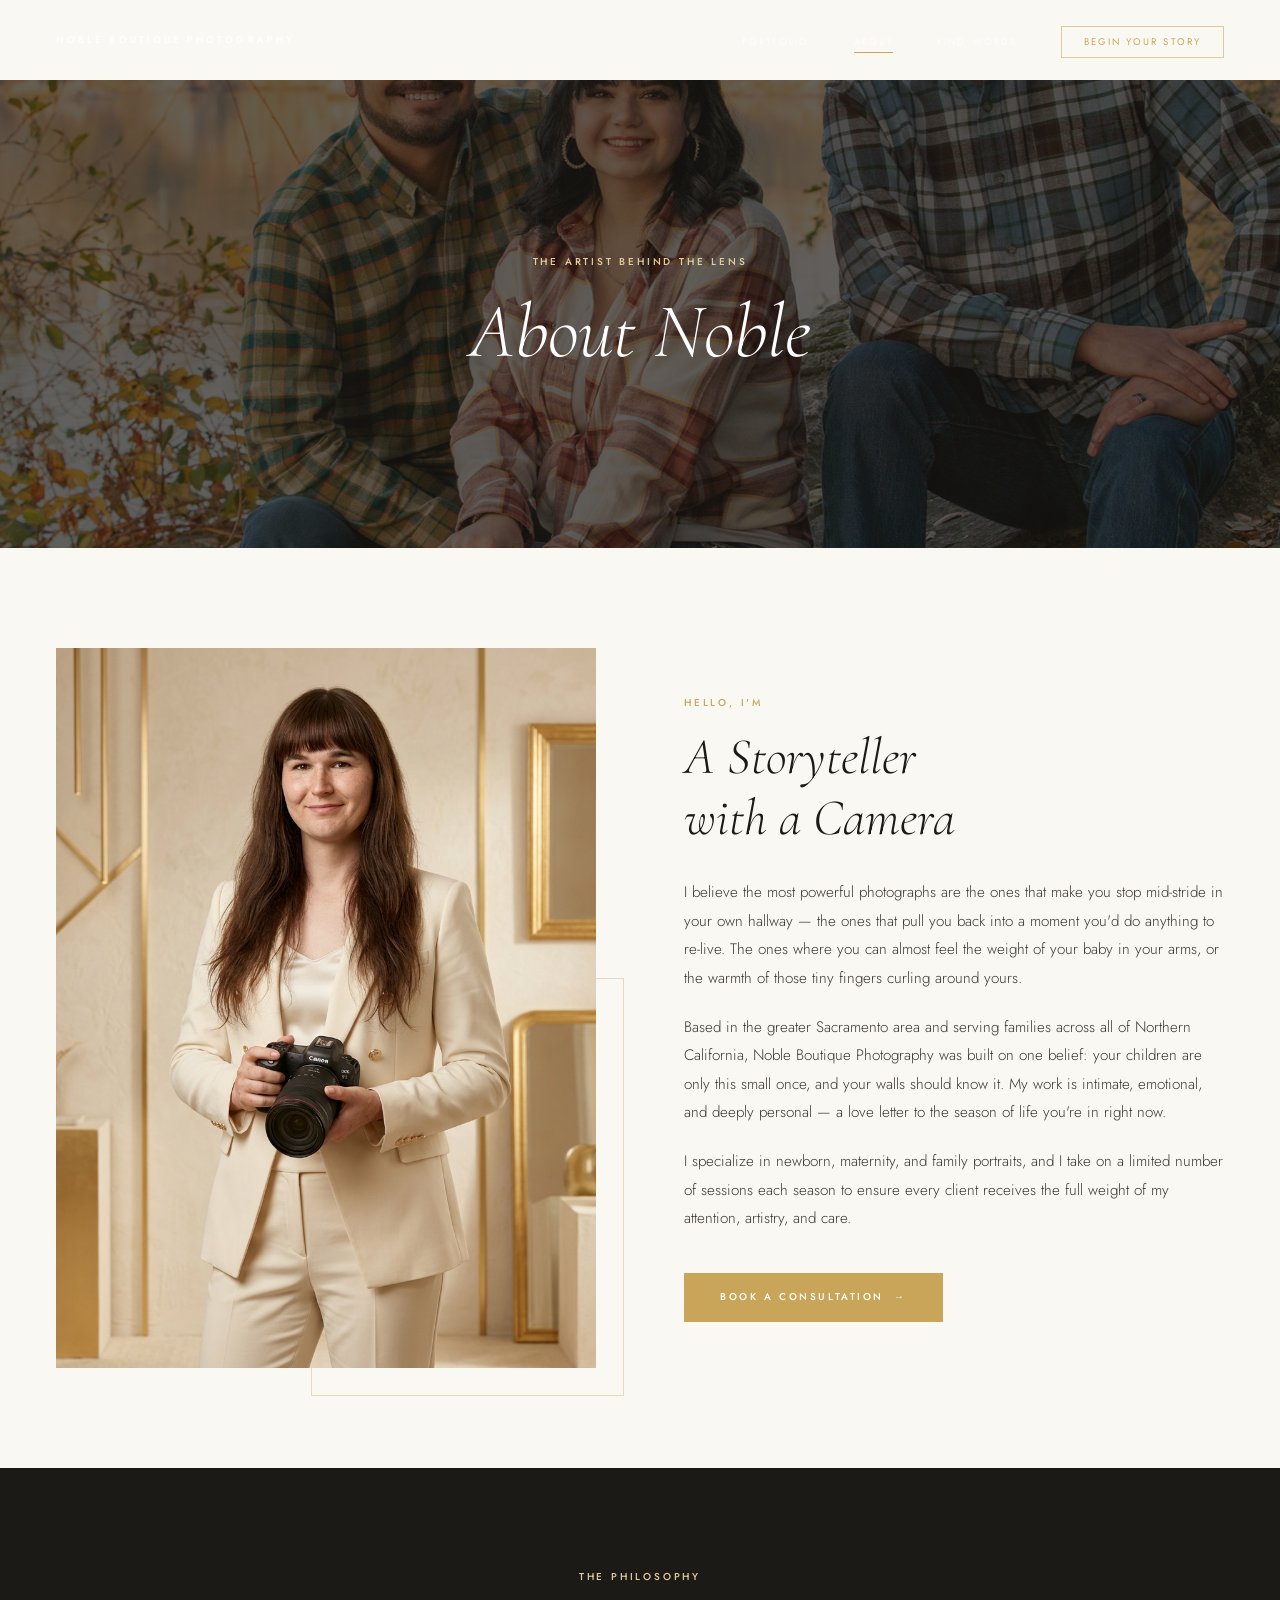
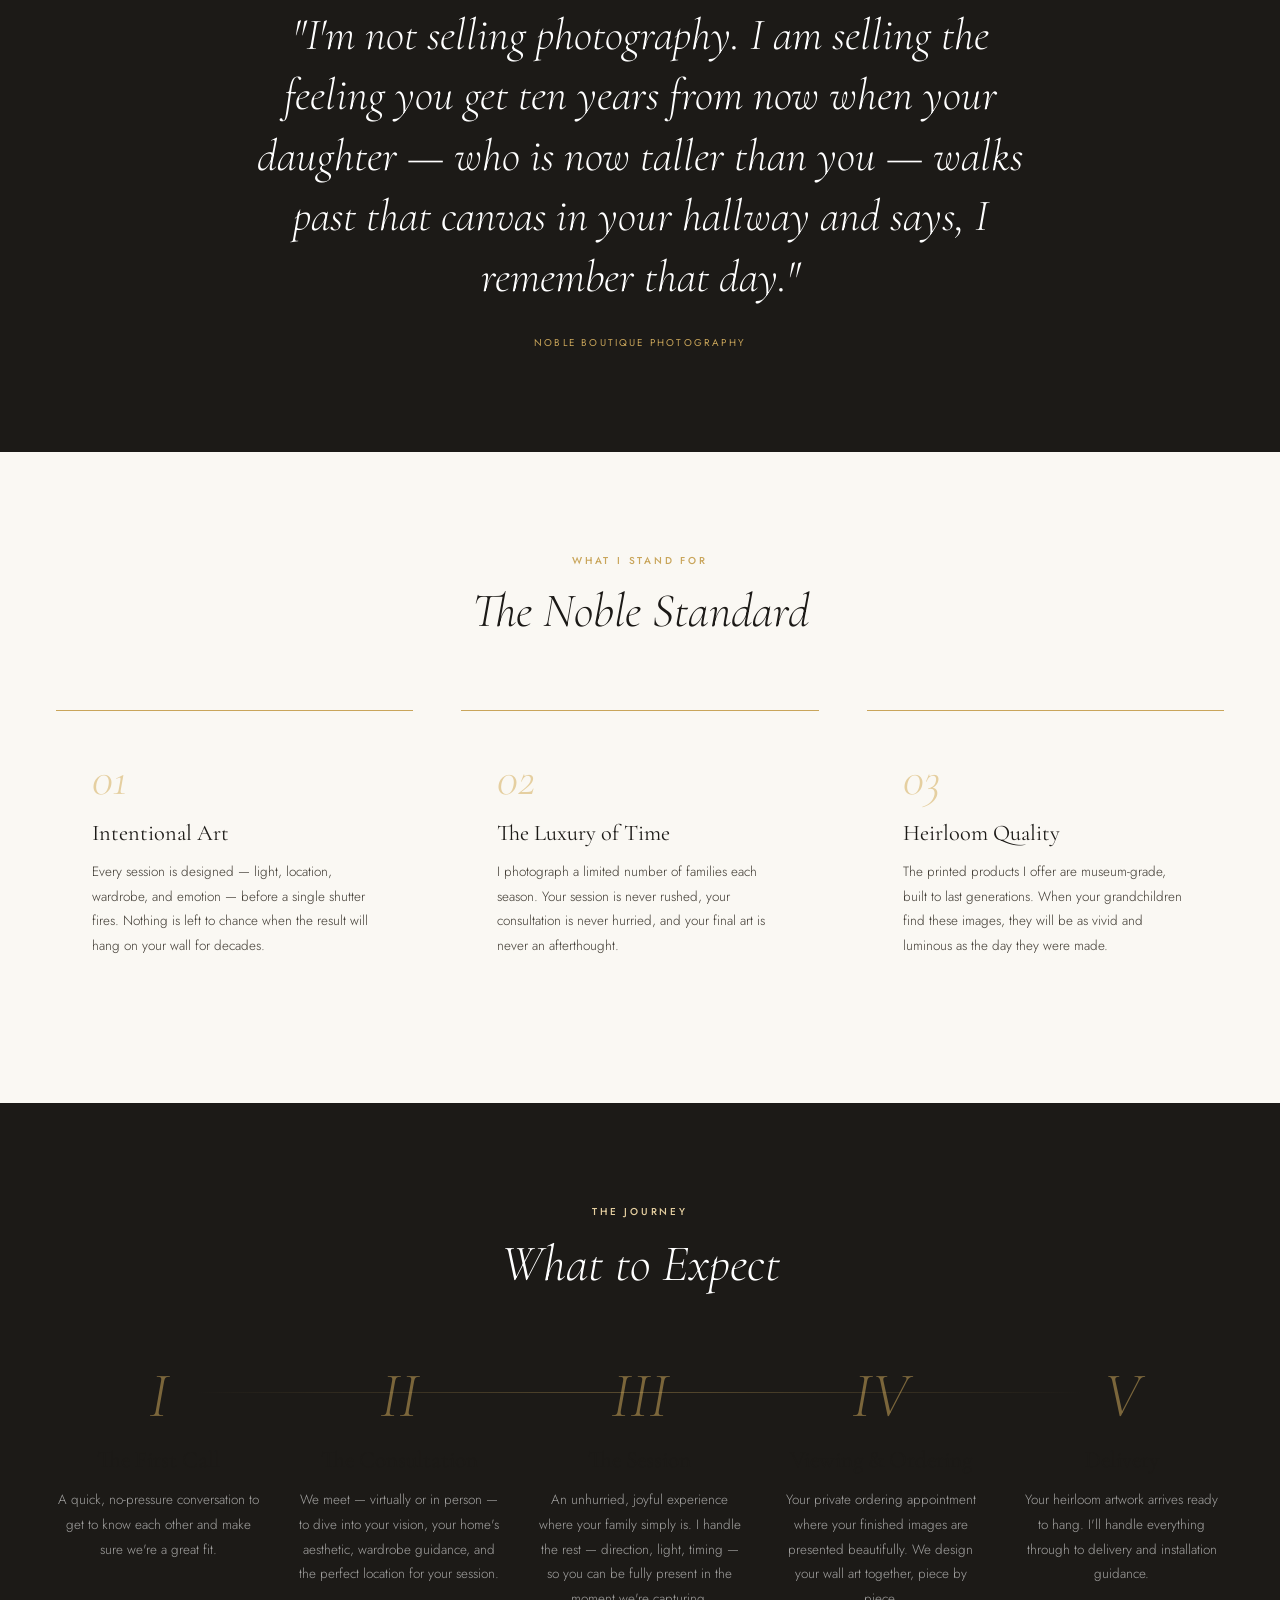
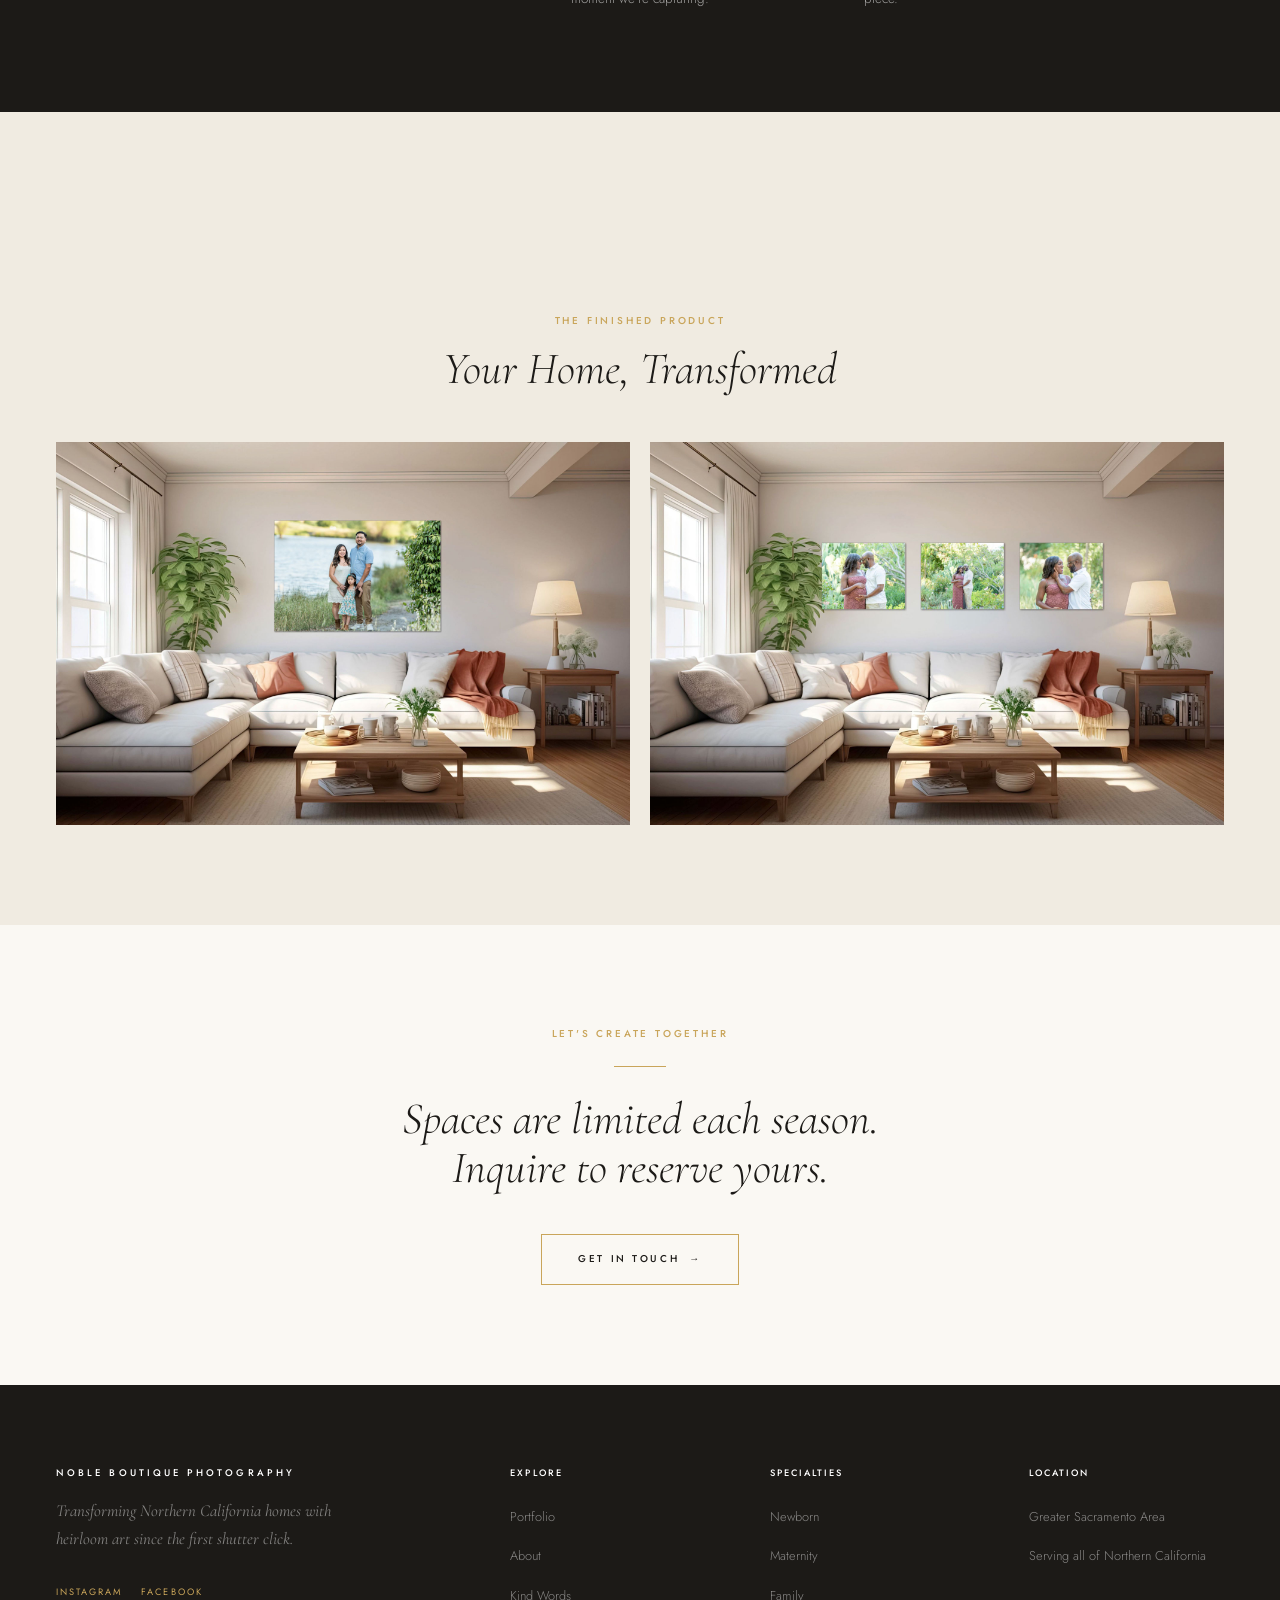
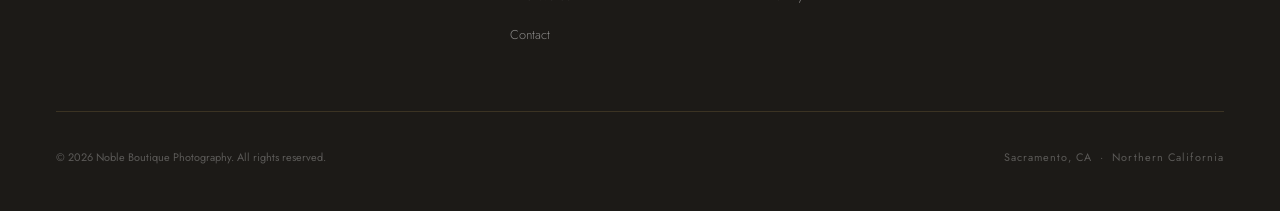
==== commit 2ab987cc: "Swap hero image and expand process to 5 steps - Hero: replaced hero-home.jpg with wall-art-02.jpg (l" ====
--- a/about.html
+++ b/about.html
@@ -149,18 +149,24 @@
             What to Expect
           </h2>
         </div>
-        <div class="experience__steps stagger">
+        <div class="experience__steps experience__steps--five stagger">
           <div class="step">
             <div class="step__number">I</div>
-            <h3 class="step__title">Your Consultation</h3>
-            <p class="step__copy">
-              We meet — virtually or in person — to learn your story, your home's aesthetic, and
-              your vision. I offer wardrobe guidance and location recommendations tailored entirely
-              to you.
+            <h3 class="step__title">The First Call</h3>
+            <p class="step__copy">
+              A quick, no-pressure conversation to get to know each other and make sure we're a great fit.
             </p>
           </div>
           <div class="step">
             <div class="step__number">II</div>
+            <h3 class="step__title">The Consultation</h3>
+            <p class="step__copy">
+              We meet — virtually or in person — to dive into your vision, your home's aesthetic,
+              wardrobe guidance, and the perfect location for your session.
+            </p>
+          </div>
+          <div class="step">
+            <div class="step__number">III</div>
             <h3 class="step__title">The Session</h3>
             <p class="step__copy">
               An unhurried, joyful experience where your family simply is. I handle the rest —
@@ -168,11 +174,19 @@
             </p>
           </div>
           <div class="step">
-            <div class="step__number">III</div>
-            <h3 class="step__title">Your Art Reveal</h3>
+            <div class="step__number">IV</div>
+            <h3 class="step__title">Viewing &amp; Ordering</h3>
             <p class="step__copy">
               Your private ordering appointment where your finished images are presented beautifully.
-              We'll design your wall art together and I'll handle everything through to delivery.
+              We design your wall art together, piece by piece.
+            </p>
+          </div>
+          <div class="step">
+            <div class="step__number">V</div>
+            <h3 class="step__title">Delivery</h3>
+            <p class="step__copy">
+              Your heirloom artwork arrives ready to hang. I'll handle everything through to
+              delivery and installation guidance.
             </p>
           </div>
         </div>
--- a/css/styles.css
+++ b/css/styles.css
@@ -685,6 +685,9 @@
 .stagger.visible > *:nth-child(2) { opacity:1; transform:none; transition-delay: 0.14s;  }
 .stagger.visible > *:nth-child(3) { opacity:1; transform:none; transition-delay: 0.28s;  }
 .stagger.visible > *:nth-child(4) { opacity:1; transform:none; transition-delay: 0.42s;  }
+.stagger.visible > *:nth-child(5) { opacity:1; transform:none; transition-delay: 0.56s;  }
+
+.experience__steps--five { grid-template-columns: repeat(5,1fr); gap: 36px; }
 
 
 /* ============================================
@@ -712,6 +715,7 @@
   .hero__scroll { right: 36px; }
   .footer__top { grid-template-columns: 1fr 1fr; gap: 44px; }
   .brand-statement__inner { grid-template-columns: 1fr; gap: 28px; }
+  .experience__steps--five { grid-template-columns: repeat(3,1fr); }
 }
 
 @media (max-width: 900px) {
